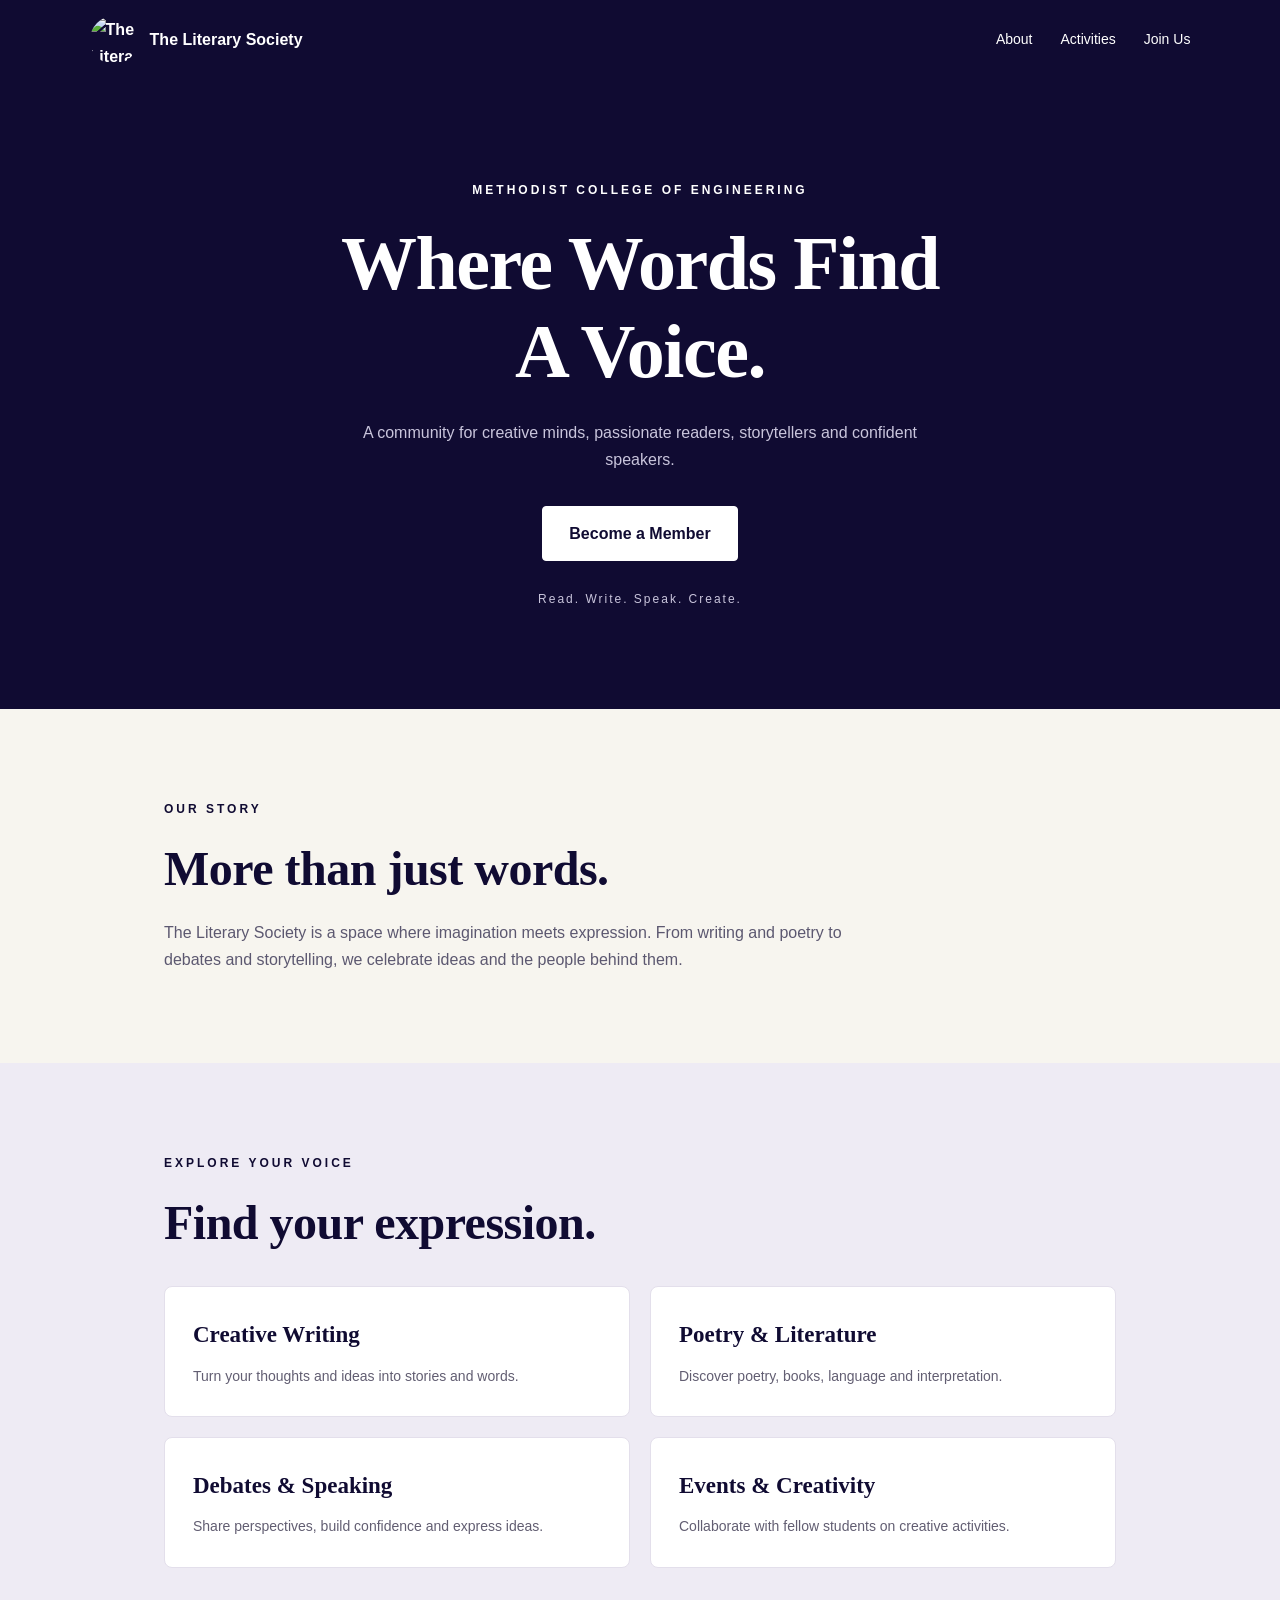
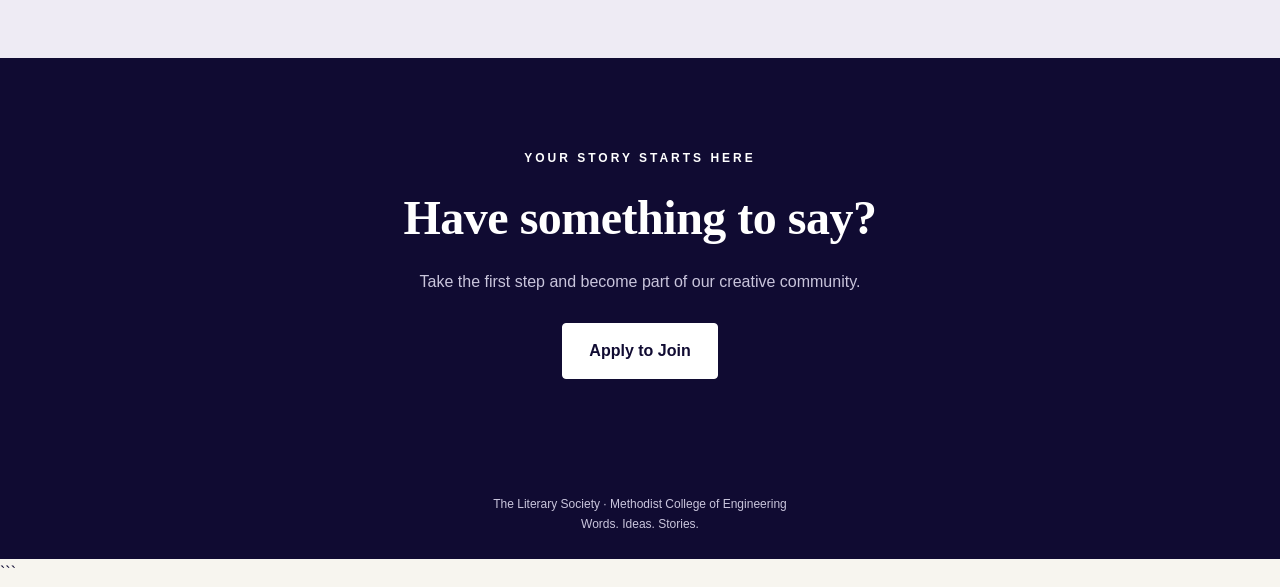
==== index.html @ d7f5c08b "Add files via upload" ====
<!-- html -->
<!DOCTYPE html>
<html lang="en">
<head>
    <meta charset="UTF-8">
    <meta name="viewport" content="width=device-width, initial-scale=1.0">

    <title>The Literary Society | Methodist College</title>

    <meta name="description"
          content="Discover The Literary Society at Methodist College of Engineering. Explore creativity, literature, poetry and expression.">

    <link rel="stylesheet" href="style.css">
</head>

<body>

    <!-- Navigation bar -->
    <nav class="navbar">
        <a href="#" class="brand">
            <img src="images/logo.jpg" alt="The Literary Society logo">
            <span>The Literary Society</span>
        </a>

        <div class="nav-links">
            <a href="#about">About</a>
            <a href="#activities">Activities</a>
            <a href="#join">Join Us</a>
        </div>
    </nav>

    <!-- Main welcome section -->
    <header class="hero">
        <p class="eyebrow">METHODIST COLLEGE OF ENGINEERING</p>

        <h1>Where Words Find<br>A Voice.</h1>

        <p class="hero-description">
            A community for creative minds, passionate readers,
            storytellers and confident speakers.
        </p>

        <a href="#join" class="primary-button">
            Become a Member
        </a>

        <p class="hero-note">
            Read. Write. Speak. Create.
        </p>
    </header>

    <!-- About section -->
    <section id="about" class="section">
        <p class="eyebrow">OUR STORY</p>

        <h2>More than just words.</h2>

        <p>
            The Literary Society is a space where imagination meets
            expression. From writing and poetry to debates and
            storytelling, we celebrate ideas and the people behind them.
        </p>
    </section>

    <!-- Activities section -->
    <section id="activities" class="section activities">
        <p class="eyebrow">EXPLORE YOUR VOICE</p>

        <h2>Find your expression.</h2>

        <div class="activity-grid">
            <article class="activity-card">
                <h3>Creative Writing</h3>
                <p>Turn your thoughts and ideas into stories and words.</p>
            </article>

            <article class="activity-card">
                <h3>Poetry & Literature</h3>
                <p>Discover poetry, books, language and interpretation.</p>
            </article>

            <article class="activity-card">
                <h3>Debates & Speaking</h3>
                <p>Share perspectives, build confidence and express ideas.</p>
            </article>

            <article class="activity-card">
                <h3>Events & Creativity</h3>
                <p>Collaborate with fellow students on creative activities.</p>
            </article>
        </div>
    </section>

    <!-- Join section -->
    <section id="join" class="join-section">
        <p class="eyebrow">YOUR STORY STARTS HERE</p>

        <h2>Have something to say?</h2>

        <p>
            Take the first step and become part of our creative community.
        </p>

        <a href="recruitment.html" class="primary-button">
            Apply to Join
        </a>
    </section>

    <!-- Footer -->
    <footer>
        <p>The Literary Society · Methodist College of Engineering</p>
        <p>Words. Ideas. Stories.</p>
    </footer>

    <script src="script.js"></script>

</body>
</html>
```
---- style.css ----
/* 1. Basic reset */
* {
    margin: 0;
    padding: 0;
    box-sizing: border-box;
}

/* 2. Website colors and fonts */
:root {
    --navy: #100b32;
    --navy-light: #29205f;
    --cream: #f7f5ef;
    --white: #ffffff;
    --muted: #c9c5dc;
}

/* 3. Overall page */
html {
    scroll-behavior: smooth;
}

body {
    font-family: Arial, sans-serif;
    background: var(--cream);
    color: var(--navy);
    line-height: 1.7;
}

/* 4. Navigation bar */
.navbar {
    display: flex;
    justify-content: space-between;
    align-items: center;
    padding: 16px 7%;
    background: var(--navy);
    color: var(--white);
}

.brand {
    display: flex;
    align-items: center;
    gap: 12px;
    color: var(--white);
    text-decoration: none;
    font-weight: bold;
}

.brand img {
    width: 48px;
    height: 48px;
    object-fit: cover;
    border-radius: 50%;
}

.nav-links {
    display: flex;
    gap: 28px;
}

.nav-links a {
    color: var(--white);
    text-decoration: none;
    font-size: 14px;
}

.nav-links a:hover {
    color: var(--muted);
}

/* 5. Main welcome section */
.hero {
    min-height: 580px;
    padding: 100px 20px;
    display: flex;
    flex-direction: column;
    justify-content: center;
    align-items: center;
    text-align: center;
    background: var(--navy);
    color: var(--white);
}

.eyebrow {
    font-size: 12px;
    font-weight: bold;
    letter-spacing: 3px;
    margin-bottom: 20px;
}

.hero h1 {
    font-family: Georgia, serif;
    font-size: clamp(44px, 7vw, 76px);
    line-height: 1.1;
    margin-bottom: 24px;
}

.hero-description {
    max-width: 560px;
    color: var(--muted);
    margin-bottom: 32px;
}

.primary-button {
    display: inline-block;
    padding: 13px 26px;
    background: var(--white);
    color: var(--navy);
    text-decoration: none;
    border: 1px solid var(--white);
    border-radius: 4px;
    font-weight: bold;
    transition: 0.2s ease;
}

.primary-button:hover {
    background: transparent;
    color: var(--white);
}

.hero-note {
    margin-top: 28px;
    font-size: 12px;
    letter-spacing: 2px;
    color: var(--muted);
}

/* 6. General content sections */
.section {
    max-width: 1000px;
    margin: auto;
    padding: 90px 24px;
}

.section h2,
.join-section h2 {
    font-family: Georgia, serif;
    font-size: clamp(32px, 5vw, 48px);
    line-height: 1.2;
    margin-bottom: 22px;
}

.section > p:not(.eyebrow) {
    max-width: 700px;
    color: #5c5870;
}

/* 7. Activities cards */
.activities {
    max-width: none;
    background: #eeebf4;
    padding-left: max(24px, calc((100% - 952px) / 2));
    padding-right: max(24px, calc((100% - 952px) / 2));
}

.activity-grid {
    display: grid;
    grid-template-columns: repeat(2, minmax(0, 1fr));
    gap: 20px;
    margin-top: 35px;
}

.activity-card {
    padding: 28px;
    background: var(--white);
    border: 1px solid #e3dfeb;
    border-radius: 8px;
    transition: transform 0.2s ease;
}

.activity-card:hover {
    transform: translateY(-4px);
}

.activity-card h3 {
    font-family: Georgia, serif;
    font-size: 23px;
    margin-bottom: 10px;
}

.activity-card p {
    color: #625e72;
    font-size: 14px;
}

/* 8. Membership invitation */
.join-section {
    text-align: center;
    padding: 90px 24px;
    background: var(--navy);
    color: var(--white);
}

.join-section > p:not(.eyebrow) {
    color: var(--muted);
    margin-bottom: 28px;
}

/* 9. Footer */
footer {
    padding: 25px 20px;
    background: #100b32;
    color: var(--muted);
    text-align: center;
    font-size: 12px;
}

/* 10. Mobile-friendly layout */
@media (max-width: 600px) {
    .navbar {
        padding: 14px 5%;
        flex-direction: column;
        gap: 14px;
    }

    .brand {
        font-size: 14px;
    }

    .nav-links {
        gap: 20px;
    }

    .hero {
        min-height: 500px;
        padding: 75px 20px;
    }

    .activity-grid {
        grid-template-columns: 1fr;
    }

    .section,
    .activities {
        padding: 65px 22px;
    }
}

/* Recruitment form page */

.form-page {
    max-width: 760px;
    margin: 0 auto;
    padding: 65px 24px 90px;
}

.form-heading {
    text-align: center;
    margin-bottom: 40px;
}

.form-heading h1 {
    font-family: Georgia, serif;
    font-size: clamp(36px, 6vw, 54px);
    line-height: 1.2;
    margin-bottom: 16px;
}

.form-heading > p:last-child {
    color: #625e72;
}

#recruitmentForm {
    padding: 32px;
    background: #ffffff;
    border: 1px solid #e3dfeb;
    border-radius: 10px;
}

.form-group {
    margin-bottom: 24px;
    border: 0;
    min-width: 0;
}

.form-group > label,
.form-group legend {
    display: block;
    font-weight: bold;
    margin-bottom: 9px;
}

.form-group input:not([type="checkbox"]),
.form-group select,
.form-group textarea {
    display: block;
    width: 100%;
    padding: 13px 14px;
    border: 1px solid #d4d0df;
    border-radius: 5px;
    font: inherit;
    background: #fff;
    color: #171044;
}

.form-group input:focus,
.form-group select:focus,
.form-group textarea:focus {
    outline: 2px solid #7165b5;
    outline-offset: 2px;
}

.form-group textarea {
    resize: vertical;
}

.form-group small {
    display: block;
    color: #625e72;
    margin-top: 6px;
}

.choice {
    display: flex !important;
    align-items: center;
    gap: 10px;
    margin: 12px 0;
    font-weight: normal !important;
}

.choice input {
    accent-color: #171044;
    width: 16px;
    height: 16px;
}

.form-submit {
    width: 100%;
    cursor: pointer;
    background: #171044;
    color: white;
    border-color: #171044;
}

.form-submit:hover {
    background: #29205f;
    color: white;
}

#formMessage {
    margin-top: 18px;
    font-weight: bold;
}

@media (max-width: 600px) {
    #recruitmentForm {
        padding: 22px 18px;
    }

    .form-page {
        padding: 45px 16px 65px;
    }
}

/* ===== PREMIUM DESIGN UPGRADE ===== */

/* Smooth scrolling between sections */
html {
    scroll-behavior: smooth;
}

/* Better navigation */
.navbar {
    backdrop-filter: blur(12px);
    transition: box-shadow 0.3s ease;
}

.navbar a {
    transition: color 0.3s ease, opacity 0.3s ease;
}

.navbar a:hover {
    color: #b9a7ff;
}

/* Elegant hero section */
.hero {
    position: relative;
    overflow: hidden;
}

.hero h1 {
    letter-spacing: -1.5px;
    line-height: 1.15;
    animation: fadeUp 0.9s ease both;
}

.hero p {
    animation: fadeUp 1s ease 0.15s both;
}

.hero .btn {
    transition: transform 0.25s ease,
                box-shadow 0.25s ease;
}

.hero .btn:hover {
    transform: translateY(-4px);
    box-shadow: 0 10px 25px rgba(23, 16, 68, 0.2);
}

/* Section headings */
section h2 {
    letter-spacing: -0.5px;
}

/* Activity cards */
.activity-card {
    transition: transform 0.3s ease,
                box-shadow 0.3s ease,
                border-color 0.3s ease;
}

.activity-card:hover {
    transform: translateY(-7px);
    box-shadow: 0 14px 30px rgba(23, 16, 68, 0.10);
    border-color: #b9a7ff;
}

/* Buttons */
button,
.btn {
    cursor: pointer;
}

/* Recruitment form */
#recruitmentForm {
    box-shadow: 0 15px 40px rgba(23, 16, 68, 0.08);
}

#recruitmentForm input:focus,
#recruitmentForm select:focus,
#recruitmentForm textarea:focus {
    outline: none;
    border-color: #29205f;
    box-shadow: 0 0 0 3px rgba(41, 32, 95, 0.12);
}

/* Entrance animation */
@keyframes fadeUp {
    from {
        opacity: 0;
        transform: translateY(20px);
    }

    to {
        opacity: 1;
        transform: translateY(0);
    }
}

/* Respect reduced-motion preferences */
@media (prefers-reduced-motion: reduce) {
    *,
    *::before,
    *::after {
        animation-duration: 0.01ms !important;
        transition-duration: 0.01ms !important;
        scroll-behavior: auto !important;
    }
}

/* TEMPORARY CSS TEST */
body {
    outline: 8px solid red !important;
}
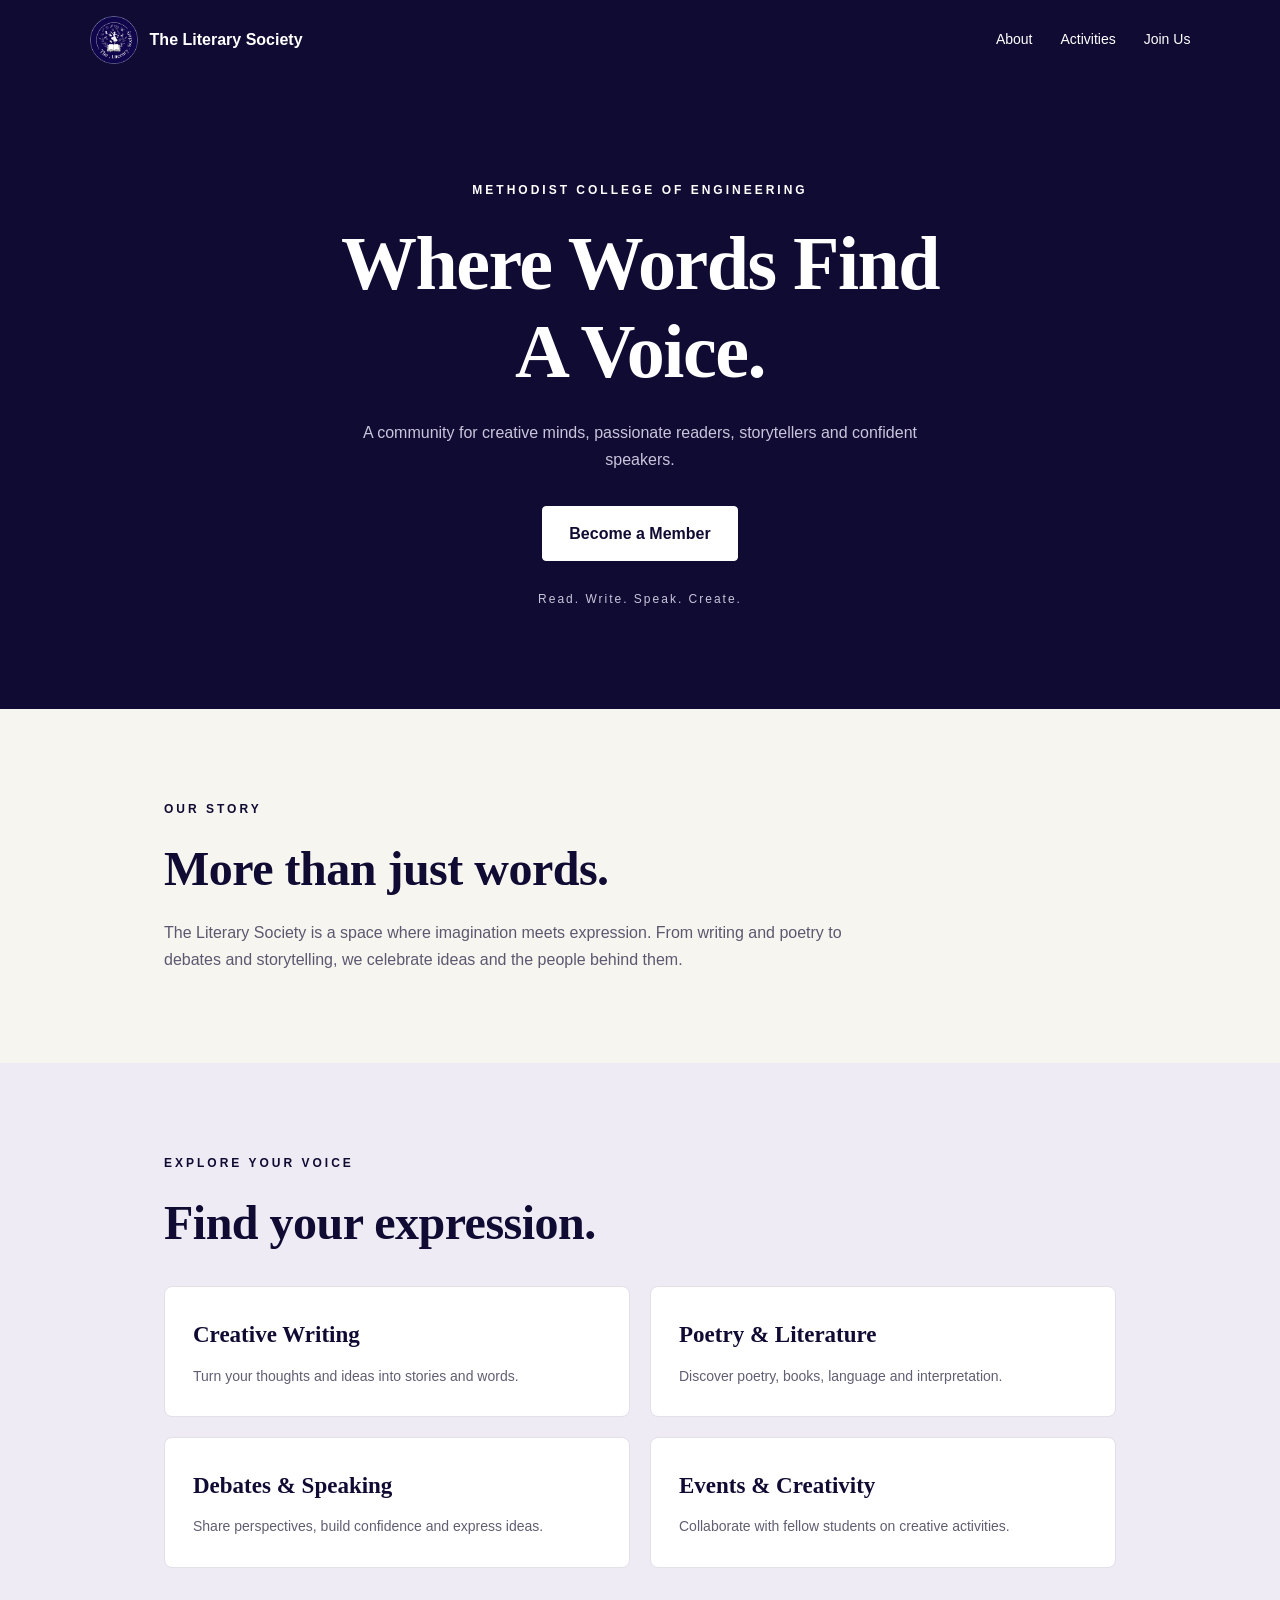
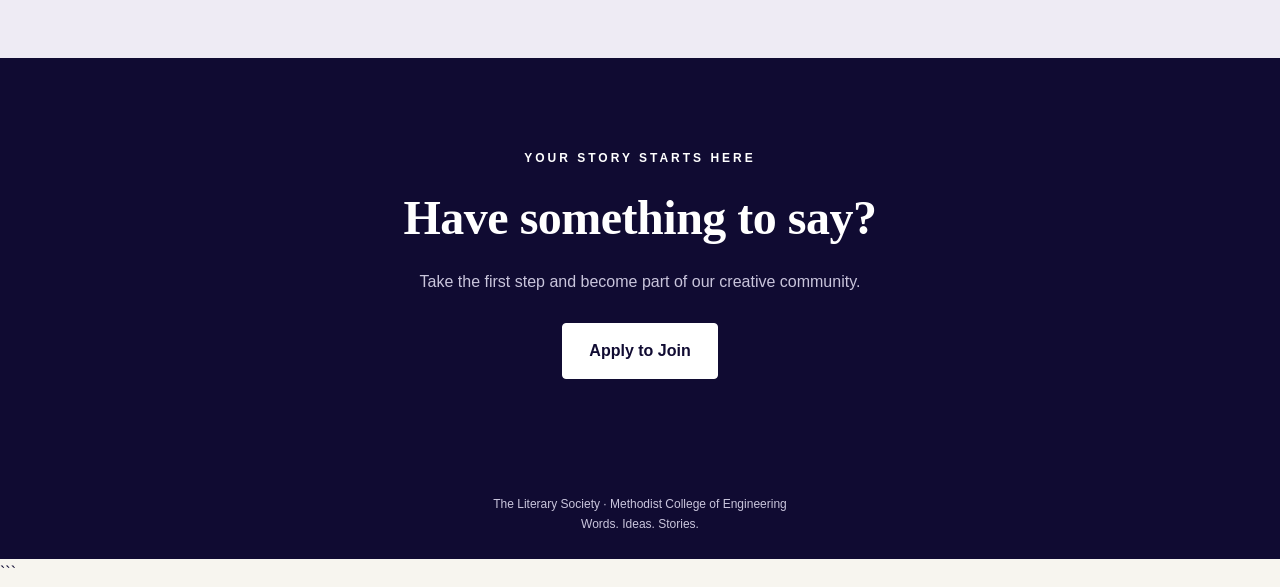
==== commit e9e94ee1: "Fix logo source and HTML structure Updated logo image source in navigation bar and ensured proper HT" ====
--- a/index.html
+++ b/index.html
@@ -18,7 +18,7 @@
     <!-- Navigation bar -->
     <nav class="navbar">
         <a href="#" class="brand">
-            <img src="images/logo.jpg" alt="The Literary Society logo">
+            <img src="logo.jpg" alt="The Literary Society logo">
             <span>The Literary Society</span>
         </a>
 
@@ -116,4 +116,4 @@
 
 </body>
 </html>
-```+```
